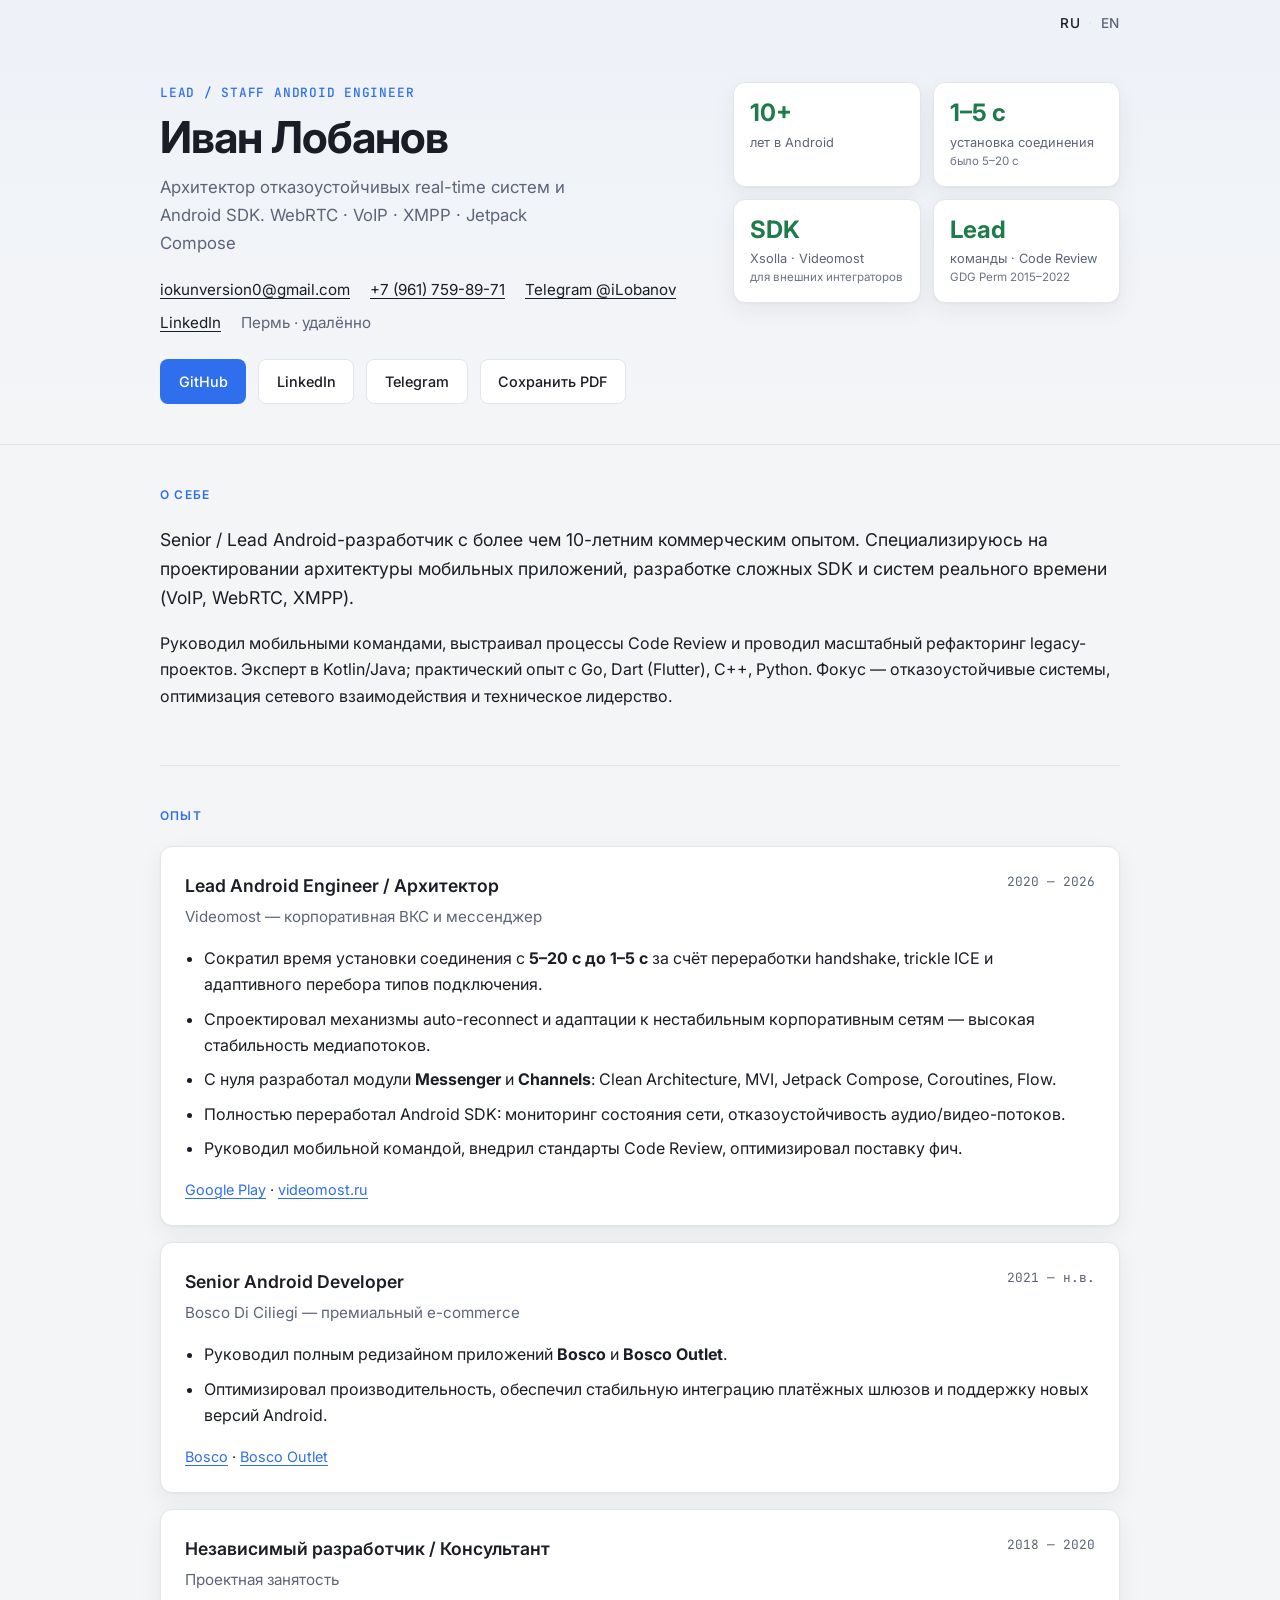
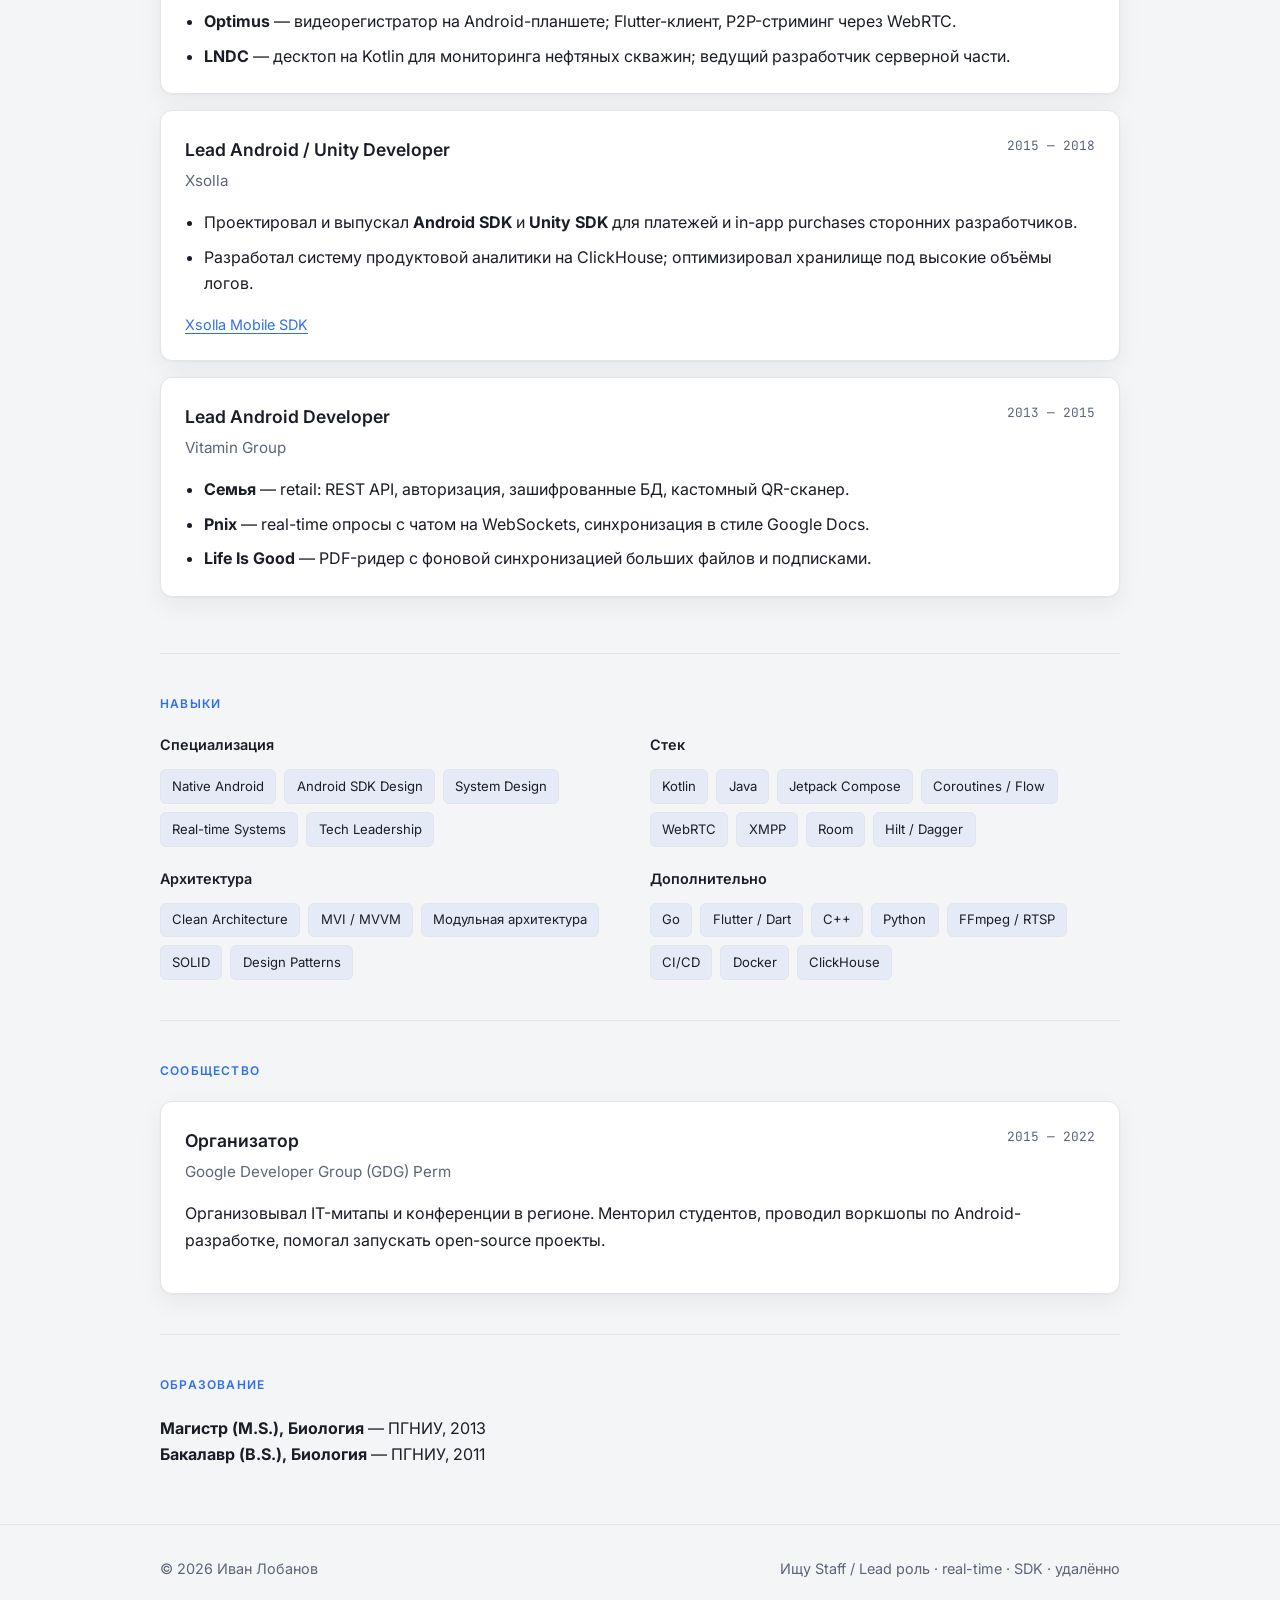
==== index.html @ cc2d4212 "Initial resume site for GitHub Pages (RU + EN) Co-authored-by: Cursor <cursoragent@cursor.com>" ====
<!DOCTYPE html>
<html lang="ru">
<head>
  <meta charset="UTF-8">
  <meta name="viewport" content="width=device-width, initial-scale=1.0">
  <meta name="description" content="Иван Лобанов — Lead / Staff Android Engineer. WebRTC, SDK, real-time системы, техническое лидерство. 10+ лет опыта.">
  <meta name="author" content="Ivan Lobanov">
  <title>Иван Лобанов — Lead Android Engineer</title>
  <link rel="alternate" hreflang="ru" href="./">
  <link rel="alternate" hreflang="en" href="./en/">
  <link rel="preconnect" href="https://fonts.googleapis.com">
  <link rel="preconnect" href="https://fonts.gstatic.com" crossorigin>
  <link href="https://fonts.googleapis.com/css2?family=Inter:wght@400;500;600;700&family=JetBrains+Mono:wght@400;500&display=swap" rel="stylesheet">
  <link rel="stylesheet" href="css/style.css">
</head>
<body>
  <a class="skip-link" href="#main">К содержанию</a>

  <nav class="lang-switch" aria-label="Язык">
    <div class="container lang-switch__inner">
      <a href="./" aria-current="page">RU</a>
      <span aria-hidden="true">·</span>
      <a href="./en/">EN</a>
    </div>
  </nav>

  <header class="hero">
    <div class="container hero__inner">
      <div class="hero__text">
        <p class="hero__label">Lead / Staff Android Engineer</p>
        <h1>Иван Лобанов</h1>
        <p class="hero__tagline">
          Архитектор отказоустойчивых real-time систем и Android SDK.
          WebRTC · VoIP · XMPP · Jetpack Compose
        </p>
        <ul class="hero__contacts">
          <li><a href="mailto:iokunversion0@gmail.com">iokunversion0@gmail.com</a></li>
          <li><a href="tel:+79617598971">+7 (961) 759-89-71</a></li>
          <li><a href="https://t.me/iLobanov" target="_blank" rel="noopener">Telegram @iLobanov</a></li>
          <li><a href="https://www.linkedin.com/in/ivanlobanov/" target="_blank" rel="noopener">LinkedIn</a></li>
          <li>Пермь · удалённо</li>
        </ul>
        <div class="hero__links">
          <a class="btn btn--primary" href="https://github.com/ioKun" target="_blank" rel="noopener">GitHub</a>
          <a class="btn btn--ghost" href="https://www.linkedin.com/in/ivanlobanov/" target="_blank" rel="noopener">LinkedIn</a>
          <a class="btn btn--ghost" href="https://t.me/iLobanov" target="_blank" rel="noopener">Telegram</a>
          <button class="btn btn--ghost" type="button" onclick="window.print()">Сохранить PDF</button>
        </div>
      </div>
      <aside class="hero__metrics" aria-label="Ключевые достижения">
        <div class="metric">
          <span class="metric__value">10+</span>
          <span class="metric__label">лет в Android</span>
        </div>
        <div class="metric">
          <span class="metric__value">1–5 с</span>
          <span class="metric__label">установка соединения<br><small>было 5–20 с</small></span>
        </div>
        <div class="metric">
          <span class="metric__value">SDK</span>
          <span class="metric__label">Xsolla · Videomost<br><small>для внешних интеграторов</small></span>
        </div>
        <div class="metric">
          <span class="metric__value">Lead</span>
          <span class="metric__label">команды · Code Review<br><small>GDG Perm 2015–2022</small></span>
        </div>
      </aside>
    </div>
  </header>

  <main id="main" class="container">
    <section class="section" id="about">
      <h2>О себе</h2>
      <p class="lead">
        Senior / Lead Android-разработчик с более чем 10-летним коммерческим опытом.
        Специализируюсь на проектировании архитектуры мобильных приложений, разработке
        сложных SDK и систем реального времени (VoIP, WebRTC, XMPP).
      </p>
      <p>
        Руководил мобильными командами, выстраивал процессы Code Review и проводил
        масштабный рефакторинг legacy-проектов. Эксперт в Kotlin/Java; практический опыт
        с Go, Dart (Flutter), C++, Python. Фокус — отказоустойчивые системы, оптимизация
        сетевого взаимодействия и техническое лидерство.
      </p>
    </section>

    <section class="section" id="experience">
      <h2>Опыт</h2>

      <article class="job">
        <header class="job__header">
          <div>
            <h3>Lead Android Engineer / Архитектор</h3>
            <p class="job__company">Videomost — корпоративная ВКС и мессенджер</p>
          </div>
          <time class="job__period">2020 — 2026</time>
        </header>
        <ul class="job__highlights">
          <li>Сократил время установки соединения с <strong>5–20 с до 1–5 с</strong> за счёт переработки handshake, trickle ICE и адаптивного перебора типов подключения.</li>
          <li>Спроектировал механизмы auto-reconnect и адаптации к нестабильным корпоративным сетям — высокая стабильность медиапотоков.</li>
          <li>С нуля разработал модули <strong>Messenger</strong> и <strong>Channels</strong>: Clean Architecture, MVI, Jetpack Compose, Coroutines, Flow.</li>
          <li>Полностью переработал Android SDK: мониторинг состояния сети, отказоустойчивость аудио/видео-потоков.</li>
          <li>Руководил мобильной командой, внедрил стандарты Code Review, оптимизировал поставку фич.</li>
        </ul>
        <p class="job__links">
          <a href="https://play.google.com/store/apps/details?id=com.Videomost" target="_blank" rel="noopener">Google Play</a>
          ·
          <a href="https://videomost.ru/" target="_blank" rel="noopener">videomost.ru</a>
        </p>
      </article>

      <article class="job">
        <header class="job__header">
          <div>
            <h3>Senior Android Developer</h3>
            <p class="job__company">Bosco Di Ciliegi — премиальный e-commerce</p>
          </div>
          <time class="job__period">2021 — н.в.</time>
        </header>
        <ul class="job__highlights">
          <li>Руководил полным редизайном приложений <strong>Bosco</strong> и <strong>Bosco Outlet</strong>.</li>
          <li>Оптимизировал производительность, обеспечил стабильную интеграцию платёжных шлюзов и поддержку новых версий Android.</li>
        </ul>
        <p class="job__links">
          <a href="https://play.google.com/store/apps/details?id=ru.bosco.android" target="_blank" rel="noopener">Bosco</a>
          ·
          <a href="https://play.google.com/store/apps/details?id=ru.bosco.outlet.android" target="_blank" rel="noopener">Bosco Outlet</a>
        </p>
      </article>

      <article class="job">
        <header class="job__header">
          <div>
            <h3>Независимый разработчик / Консультант</h3>
            <p class="job__company">Проектная занятость</p>
          </div>
          <time class="job__period">2018 — 2020</time>
        </header>
        <ul class="job__highlights">
          <li><strong>Optimus</strong> — видеорегистратор на Android-планшете; Flutter-клиент, P2P-стриминг через WebRTC.</li>
          <li><strong>LNDC</strong> — десктоп на Kotlin для мониторинга нефтяных скважин; ведущий разработчик серверной части.</li>
        </ul>
      </article>

      <article class="job">
        <header class="job__header">
          <div>
            <h3>Lead Android / Unity Developer</h3>
            <p class="job__company">Xsolla</p>
          </div>
          <time class="job__period">2015 — 2018</time>
        </header>
        <ul class="job__highlights">
          <li>Проектировал и выпускал <strong>Android SDK</strong> и <strong>Unity SDK</strong> для платежей и in-app purchases сторонних разработчиков.</li>
          <li>Разработал систему продуктовой аналитики на ClickHouse; оптимизировал хранилище под высокие объёмы логов.</li>
        </ul>
        <p class="job__links">
          <a href="https://developers.xsolla.com/doc/mobile-sdk/" target="_blank" rel="noopener">Xsolla Mobile SDK</a>
        </p>
      </article>

      <article class="job">
        <header class="job__header">
          <div>
            <h3>Lead Android Developer</h3>
            <p class="job__company">Vitamin Group</p>
          </div>
          <time class="job__period">2013 — 2015</time>
        </header>
        <ul class="job__highlights">
          <li><strong>Семья</strong> — retail: REST API, авторизация, зашифрованные БД, кастомный QR-сканер.</li>
          <li><strong>Pnix</strong> — real-time опросы с чатом на WebSockets, синхронизация в стиле Google Docs.</li>
          <li><strong>Life Is Good</strong> — PDF-ридер с фоновой синхронизацией больших файлов и подписками.</li>
        </ul>
      </article>
    </section>

    <section class="section" id="skills">
      <h2>Навыки</h2>
      <div class="skills-grid">
        <div class="skill-group">
          <h3>Специализация</h3>
          <ul class="tags">
            <li>Native Android</li>
            <li>Android SDK Design</li>
            <li>System Design</li>
            <li>Real-time Systems</li>
            <li>Tech Leadership</li>
          </ul>
        </div>
        <div class="skill-group">
          <h3>Стек</h3>
          <ul class="tags">
            <li>Kotlin</li>
            <li>Java</li>
            <li>Jetpack Compose</li>
            <li>Coroutines / Flow</li>
            <li>WebRTC</li>
            <li>XMPP</li>
            <li>Room</li>
            <li>Hilt / Dagger</li>
          </ul>
        </div>
        <div class="skill-group">
          <h3>Архитектура</h3>
          <ul class="tags">
            <li>Clean Architecture</li>
            <li>MVI / MVVM</li>
            <li>Модульная архитектура</li>
            <li>SOLID</li>
            <li>Design Patterns</li>
          </ul>
        </div>
        <div class="skill-group">
          <h3>Дополнительно</h3>
          <ul class="tags">
            <li>Go</li>
            <li>Flutter / Dart</li>
            <li>C++</li>
            <li>Python</li>
            <li>FFmpeg / RTSP</li>
            <li>CI/CD</li>
            <li>Docker</li>
            <li>ClickHouse</li>
          </ul>
        </div>
      </div>
    </section>

    <section class="section" id="community">
      <h2>Сообщество</h2>
      <article class="job job--compact">
        <header class="job__header">
          <div>
            <h3>Организатор</h3>
            <p class="job__company">Google Developer Group (GDG) Perm</p>
          </div>
          <time class="job__period">2015 — 2022</time>
        </header>
        <p>
          Организовывал IT-митапы и конференции в регионе. Менторил студентов,
          проводил воркшопы по Android-разработке, помогал запускать open-source проекты.
        </p>
      </article>
    </section>

    <section class="section" id="education">
      <h2>Образование</h2>
      <p>
        <strong>Магистр (M.S.), Биология</strong> — ПГНИУ, 2013<br>
        <strong>Бакалавр (B.S.), Биология</strong> — ПГНИУ, 2011
      </p>
    </section>
  </main>

  <footer class="footer">
    <div class="container footer__inner">
      <p>© 2026 Иван Лобанов</p>
      <p class="footer__note">Ищу Staff / Lead роль · real-time · SDK · удалённо</p>
    </div>
  </footer>
</body>
</html>
---- css/style.css ----
:root {
  --bg: #f4f5f7;
  --bg-elevated: #ffffff;
  --bg-card: #ffffff;
  --text: #1a1d26;
  --text-muted: #5c6578;
  --accent: #2f6fed;
  --accent-soft: rgba(47, 111, 237, 0.08);
  --border: #e2e5ec;
  --success: #1f7a4c;
  --font: "Inter", system-ui, -apple-system, sans-serif;
  --mono: "JetBrains Mono", ui-monospace, monospace;
  --radius: 12px;
  --shadow: 0 1px 2px rgba(26, 29, 38, 0.04), 0 8px 24px rgba(26, 29, 38, 0.06);
  --max-width: 960px;
}

*,
*::before,
*::after {
  box-sizing: border-box;
}

html {
  scroll-behavior: smooth;
}

body {
  margin: 0;
  font-family: var(--font);
  font-size: 16px;
  line-height: 1.65;
  color: var(--text);
  background: var(--bg);
  -webkit-font-smoothing: antialiased;
}

.skip-link {
  position: absolute;
  left: -9999px;
  top: 0;
  z-index: 100;
  padding: 0.75rem 1rem;
  background: var(--accent);
  color: #fff;
  text-decoration: none;
}

.skip-link:focus {
  left: 1rem;
  top: 1rem;
}

.container {
  width: min(100% - 2rem, var(--max-width));
  margin-inline: auto;
}

a {
  color: var(--accent);
  text-decoration-thickness: 1px;
  text-underline-offset: 3px;
}

a:hover {
  text-decoration: none;
}

/* Language switcher */
.lang-switch {
  padding: 0.75rem 0 0;
  background: linear-gradient(180deg, #eef2f8 0%, #eef2f8 100%);
}

.lang-switch__inner {
  display: flex;
  justify-content: flex-end;
  align-items: center;
  gap: 0.5rem;
  font-size: 0.85rem;
  font-weight: 500;
  letter-spacing: 0.04em;
}

.lang-switch a {
  color: var(--text-muted);
  text-decoration: none;
}

.lang-switch a:hover {
  color: var(--accent);
}

.lang-switch a[aria-current="page"] {
  color: var(--text);
  pointer-events: none;
}

.lang-switch span {
  color: var(--border);
}

/* Hero */
.hero {
  padding: 3rem 0 2.5rem;
  background:
    linear-gradient(180deg, #eef2f8 0%, var(--bg) 100%);
  border-bottom: 1px solid var(--border);
}

.hero__inner {
  display: grid;
  gap: 2rem;
}

@media (min-width: 768px) {
  .hero__inner {
    grid-template-columns: 1.4fr 1fr;
    align-items: start;
  }
}

.hero__label {
  margin: 0 0 0.5rem;
  font-family: var(--mono);
  font-size: 0.8rem;
  font-weight: 500;
  letter-spacing: 0.06em;
  text-transform: uppercase;
  color: var(--accent);
}

.hero h1 {
  margin: 0 0 0.75rem;
  font-size: clamp(2rem, 5vw, 2.75rem);
  font-weight: 700;
  letter-spacing: -0.02em;
  line-height: 1.15;
  color: var(--text);
}

.hero__tagline {
  margin: 0 0 1.25rem;
  font-size: 1.05rem;
  color: var(--text-muted);
  max-width: 38ch;
}

.hero__contacts {
  list-style: none;
  margin: 0 0 1.5rem;
  padding: 0;
  display: flex;
  flex-wrap: wrap;
  gap: 0.5rem 1.25rem;
  font-size: 0.95rem;
  color: var(--text-muted);
}

.hero__contacts a {
  color: var(--text);
}

.hero__contacts a:hover {
  color: var(--accent);
}

.hero__links {
  display: flex;
  flex-wrap: wrap;
  gap: 0.75rem;
}

.btn {
  display: inline-flex;
  align-items: center;
  justify-content: center;
  padding: 0.6rem 1.1rem;
  border-radius: 8px;
  font-family: inherit;
  font-size: 0.9rem;
  font-weight: 500;
  text-decoration: none;
  border: 1px solid transparent;
  cursor: pointer;
  transition: background 0.15s, border-color 0.15s, color 0.15s;
}

.btn--primary {
  background: var(--accent);
  color: #fff;
}

.btn--primary:hover {
  background: #255cd4;
  color: #fff;
}

.btn--ghost {
  background: var(--bg-elevated);
  color: var(--text);
  border-color: var(--border);
}

.btn--ghost:hover {
  background: #eef1f6;
  color: var(--text);
  border-color: #d0d5e0;
}

/* Metrics */
.hero__metrics {
  display: grid;
  grid-template-columns: 1fr 1fr;
  gap: 0.75rem;
}

.metric {
  padding: 1rem;
  background: var(--bg-card);
  border: 1px solid var(--border);
  border-radius: var(--radius);
  box-shadow: var(--shadow);
}

.metric__value {
  display: block;
  font-size: 1.5rem;
  font-weight: 700;
  color: var(--success);
  line-height: 1.2;
}

.metric__label {
  display: block;
  margin-top: 0.35rem;
  font-size: 0.8rem;
  color: var(--text-muted);
  line-height: 1.4;
}

.metric__label small {
  font-size: 0.72rem;
  opacity: 0.9;
}

/* Sections */
.section {
  padding: 2.5rem 0;
  border-bottom: 1px solid var(--border);
}

.section:last-of-type {
  border-bottom: none;
}

.section h2 {
  margin: 0 0 1.25rem;
  font-size: 0.75rem;
  font-weight: 600;
  letter-spacing: 0.1em;
  text-transform: uppercase;
  color: var(--accent);
}

.lead {
  font-size: 1.1rem;
  color: var(--text);
  margin-top: 0;
}

/* Jobs */
.job {
  padding: 1.5rem;
  margin-bottom: 1rem;
  background: var(--bg-elevated);
  border: 1px solid var(--border);
  border-radius: var(--radius);
  box-shadow: var(--shadow);
}

.job--compact {
  margin-bottom: 0;
}

.job__header {
  display: flex;
  flex-wrap: wrap;
  justify-content: space-between;
  gap: 0.5rem 1rem;
  margin-bottom: 1rem;
}

.job h3 {
  margin: 0 0 0.25rem;
  font-size: 1.1rem;
  font-weight: 600;
}

.job__company {
  margin: 0;
  color: var(--text-muted);
  font-size: 0.95rem;
}

.job__period {
  font-family: var(--mono);
  font-size: 0.8rem;
  color: var(--text-muted);
  white-space: nowrap;
}

.job__highlights {
  margin: 0;
  padding-left: 1.2rem;
}

.job__highlights li {
  margin-bottom: 0.5rem;
}

.job__highlights li:last-child {
  margin-bottom: 0;
}

.job__links {
  margin: 1rem 0 0;
  font-size: 0.9rem;
}

/* Skills */
.skills-grid {
  display: grid;
  gap: 1.25rem;
}

@media (min-width: 640px) {
  .skills-grid {
    grid-template-columns: 1fr 1fr;
  }
}

.skill-group h3 {
  margin: 0 0 0.75rem;
  font-size: 0.9rem;
  font-weight: 600;
}

.tags {
  list-style: none;
  margin: 0;
  padding: 0;
  display: flex;
  flex-wrap: wrap;
  gap: 0.5rem;
}

.tags li {
  padding: 0.35rem 0.7rem;
  font-size: 0.82rem;
  background: var(--accent-soft);
  color: var(--text);
  border: 1px solid var(--border);
  border-radius: 6px;
}

/* Footer */
.footer {
  padding: 2rem 0 3rem;
  border-top: 1px solid var(--border);
}

.footer__inner {
  display: flex;
  flex-wrap: wrap;
  justify-content: space-between;
  gap: 0.5rem;
  font-size: 0.9rem;
  color: var(--text-muted);
}

.footer__inner p {
  margin: 0;
}

/* Print / PDF */
@media print {
  :root {
    --bg: #fff;
    --bg-elevated: #fff;
    --bg-card: #f7f8fa;
    --text: #111;
    --text-muted: #444;
    --border: #ddd;
    --accent: #1a5fb4;
    --success: #1a7f37;
    --shadow: none;
  }

  body {
    font-size: 11pt;
    background: #fff;
  }

  .hero {
    padding: 0 0 1rem;
    background: none;
    border-bottom: 2px solid #111;
  }

  .hero__links,
  .skip-link,
  .lang-switch {
    display: none !important;
  }

  .hero__metrics {
    grid-template-columns: repeat(4, 1fr);
  }

  .job,
  .metric {
    break-inside: avoid;
    page-break-inside: avoid;
    box-shadow: none;
  }

  a {
    color: inherit;
    text-decoration: none;
  }

  a[href^="http"]::after {
    content: " (" attr(href) ")";
    font-size: 0.75em;
    color: #666;
  }

  .footer {
    padding-top: 1rem;
  }
}
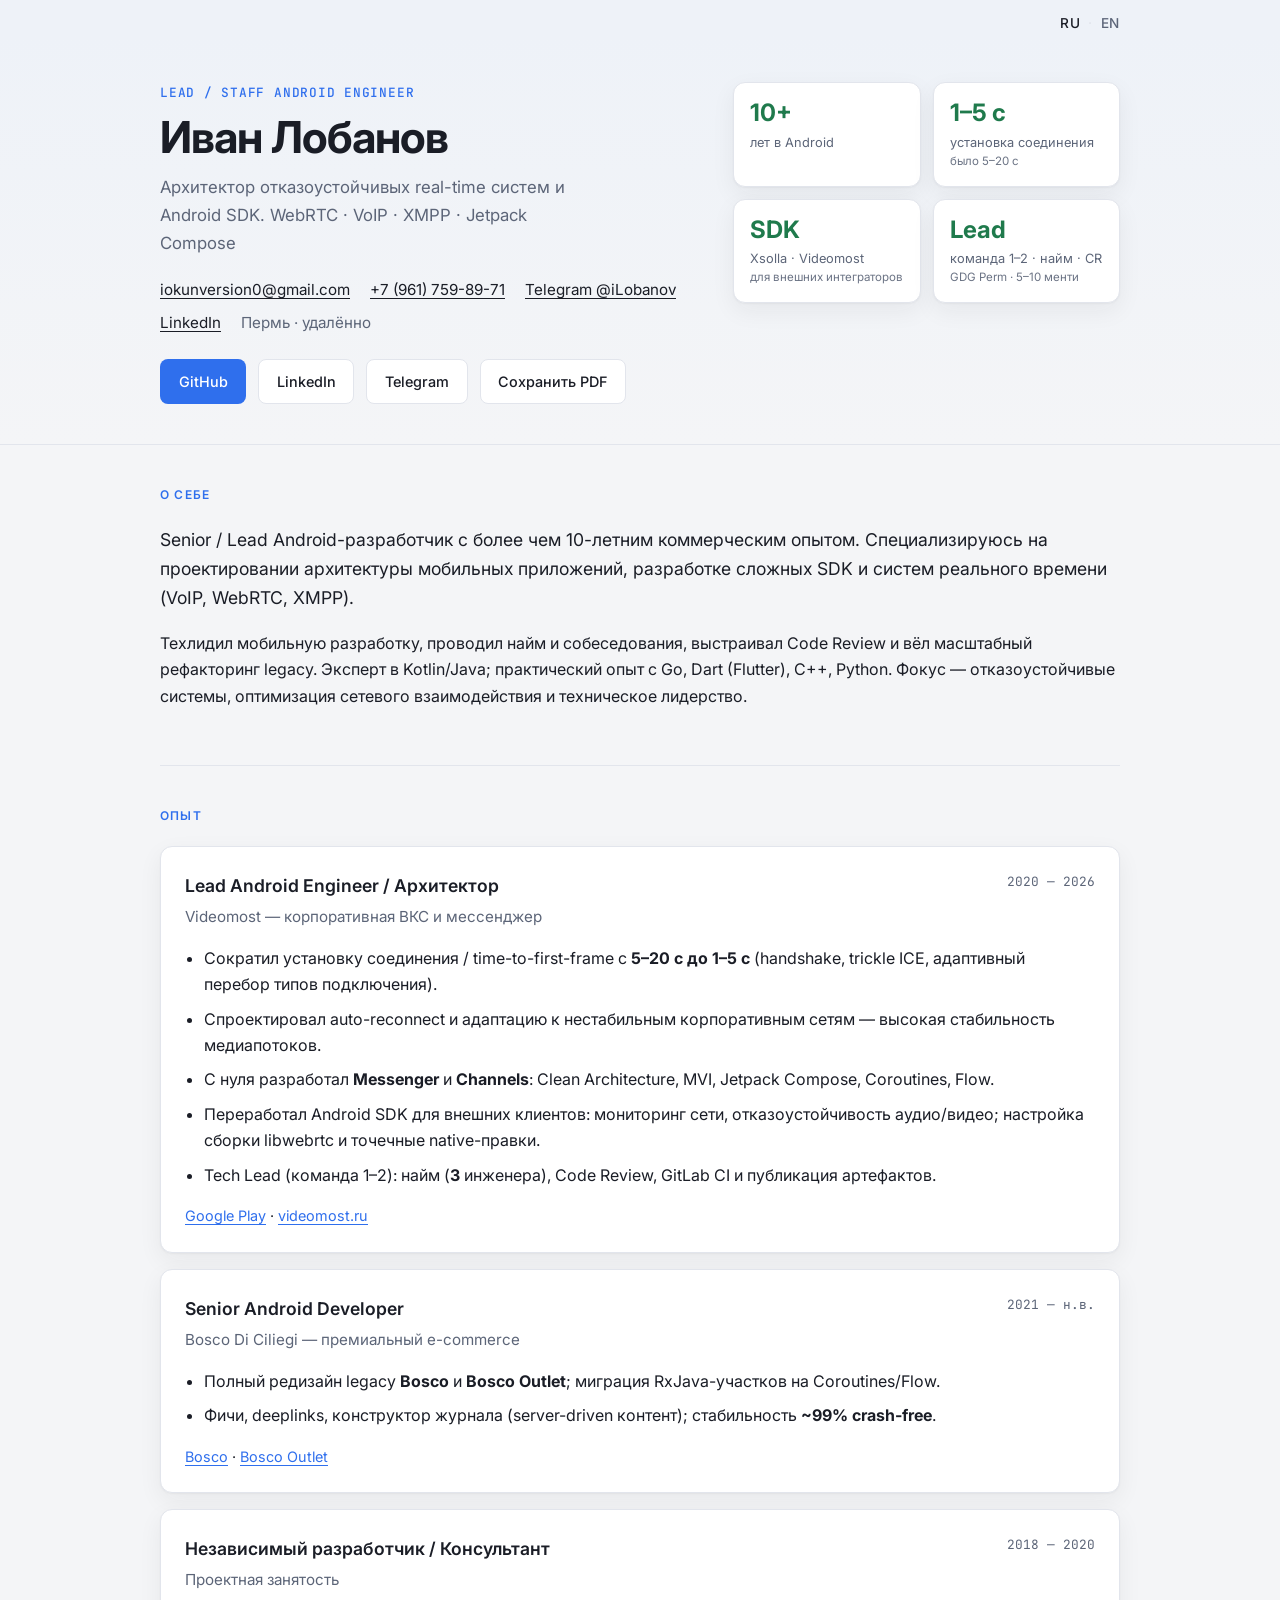
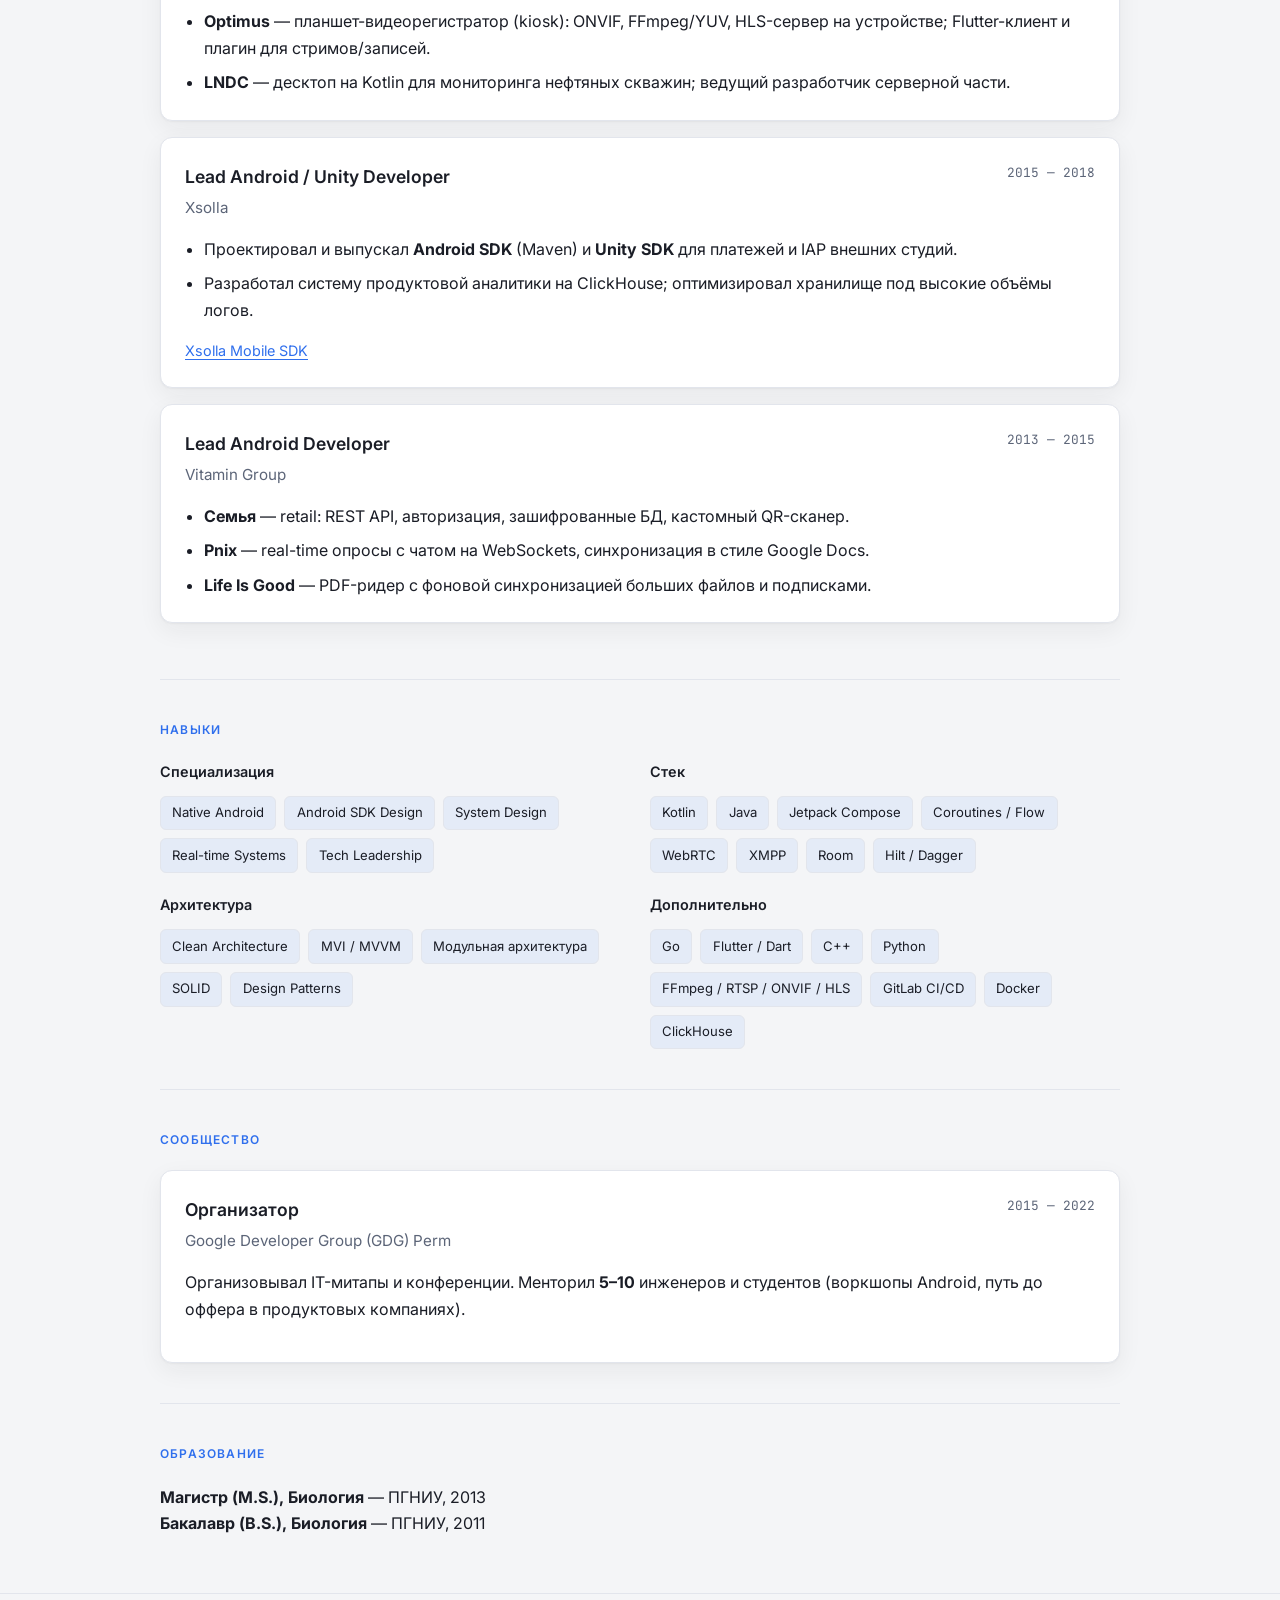
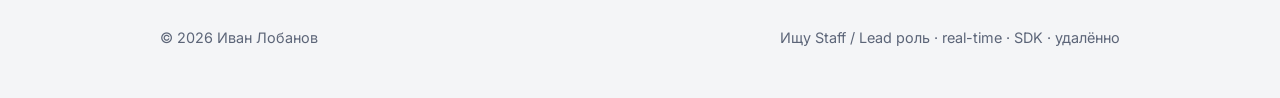
==== commit f341628b: "upd" ====
--- a/index.html
+++ b/index.html
@@ -62,7 +62,7 @@
         </div>
         <div class="metric">
           <span class="metric__value">Lead</span>
-          <span class="metric__label">команды · Code Review<br><small>GDG Perm 2015–2022</small></span>
+          <span class="metric__label">команда 1–2 · найм · CR<br><small>GDG Perm · 5–10 менти</small></span>
         </div>
       </aside>
     </div>
@@ -77,8 +77,8 @@
         сложных SDK и систем реального времени (VoIP, WebRTC, XMPP).
       </p>
       <p>
-        Руководил мобильными командами, выстраивал процессы Code Review и проводил
-        масштабный рефакторинг legacy-проектов. Эксперт в Kotlin/Java; практический опыт
+        Техлидил мобильную разработку, проводил найм и собеседования, выстраивал Code Review
+        и вёл масштабный рефакторинг legacy. Эксперт в Kotlin/Java; практический опыт
         с Go, Dart (Flutter), C++, Python. Фокус — отказоустойчивые системы, оптимизация
         сетевого взаимодействия и техническое лидерство.
       </p>
@@ -96,11 +96,11 @@
           <time class="job__period">2020 — 2026</time>
         </header>
         <ul class="job__highlights">
-          <li>Сократил время установки соединения с <strong>5–20 с до 1–5 с</strong> за счёт переработки handshake, trickle ICE и адаптивного перебора типов подключения.</li>
-          <li>Спроектировал механизмы auto-reconnect и адаптации к нестабильным корпоративным сетям — высокая стабильность медиапотоков.</li>
-          <li>С нуля разработал модули <strong>Messenger</strong> и <strong>Channels</strong>: Clean Architecture, MVI, Jetpack Compose, Coroutines, Flow.</li>
-          <li>Полностью переработал Android SDK: мониторинг состояния сети, отказоустойчивость аудио/видео-потоков.</li>
-          <li>Руководил мобильной командой, внедрил стандарты Code Review, оптимизировал поставку фич.</li>
+          <li>Сократил установку соединения / time-to-first-frame с <strong>5–20 с до 1–5 с</strong> (handshake, trickle ICE, адаптивный перебор типов подключения).</li>
+          <li>Спроектировал auto-reconnect и адаптацию к нестабильным корпоративным сетям — высокая стабильность медиапотоков.</li>
+          <li>С нуля разработал <strong>Messenger</strong> и <strong>Channels</strong>: Clean Architecture, MVI, Jetpack Compose, Coroutines, Flow.</li>
+          <li>Переработал Android SDK для внешних клиентов: мониторинг сети, отказоустойчивость аудио/видео; настройка сборки libwebrtc и точечные native-правки.</li>
+          <li>Tech Lead (команда 1–2): найм (<strong>3</strong> инженера), Code Review, GitLab CI и публикация артефактов.</li>
         </ul>
         <p class="job__links">
           <a href="https://play.google.com/store/apps/details?id=com.Videomost" target="_blank" rel="noopener">Google Play</a>
@@ -118,8 +118,8 @@
           <time class="job__period">2021 — н.в.</time>
         </header>
         <ul class="job__highlights">
-          <li>Руководил полным редизайном приложений <strong>Bosco</strong> и <strong>Bosco Outlet</strong>.</li>
-          <li>Оптимизировал производительность, обеспечил стабильную интеграцию платёжных шлюзов и поддержку новых версий Android.</li>
+          <li>Полный редизайн legacy <strong>Bosco</strong> и <strong>Bosco Outlet</strong>; миграция RxJava-участков на Coroutines/Flow.</li>
+          <li>Фичи, deeplinks, конструктор журнала (server-driven контент); стабильность <strong>~99% crash-free</strong>.</li>
         </ul>
         <p class="job__links">
           <a href="https://play.google.com/store/apps/details?id=ru.bosco.android" target="_blank" rel="noopener">Bosco</a>
@@ -137,7 +137,7 @@
           <time class="job__period">2018 — 2020</time>
         </header>
         <ul class="job__highlights">
-          <li><strong>Optimus</strong> — видеорегистратор на Android-планшете; Flutter-клиент, P2P-стриминг через WebRTC.</li>
+          <li><strong>Optimus</strong> — планшет-видеорегистратор (kiosk): ONVIF, FFmpeg/YUV, HLS-сервер на устройстве; Flutter-клиент и плагин для стримов/записей.</li>
           <li><strong>LNDC</strong> — десктоп на Kotlin для мониторинга нефтяных скважин; ведущий разработчик серверной части.</li>
         </ul>
       </article>
@@ -151,7 +151,7 @@
           <time class="job__period">2015 — 2018</time>
         </header>
         <ul class="job__highlights">
-          <li>Проектировал и выпускал <strong>Android SDK</strong> и <strong>Unity SDK</strong> для платежей и in-app purchases сторонних разработчиков.</li>
+          <li>Проектировал и выпускал <strong>Android SDK</strong> (Maven) и <strong>Unity SDK</strong> для платежей и IAP внешних студий.</li>
           <li>Разработал систему продуктовой аналитики на ClickHouse; оптимизировал хранилище под высокие объёмы логов.</li>
         </ul>
         <p class="job__links">
@@ -218,8 +218,8 @@
             <li>Flutter / Dart</li>
             <li>C++</li>
             <li>Python</li>
-            <li>FFmpeg / RTSP</li>
-            <li>CI/CD</li>
+            <li>FFmpeg / RTSP / ONVIF / HLS</li>
+            <li>GitLab CI/CD</li>
             <li>Docker</li>
             <li>ClickHouse</li>
           </ul>
@@ -238,8 +238,8 @@
           <time class="job__period">2015 — 2022</time>
         </header>
         <p>
-          Организовывал IT-митапы и конференции в регионе. Менторил студентов,
-          проводил воркшопы по Android-разработке, помогал запускать open-source проекты.
+          Организовывал IT-митапы и конференции. Менторил <strong>5–10</strong> инженеров
+          и студентов (воркшопы Android, путь до оффера в продуктовых компаниях).
         </p>
       </article>
     </section>
